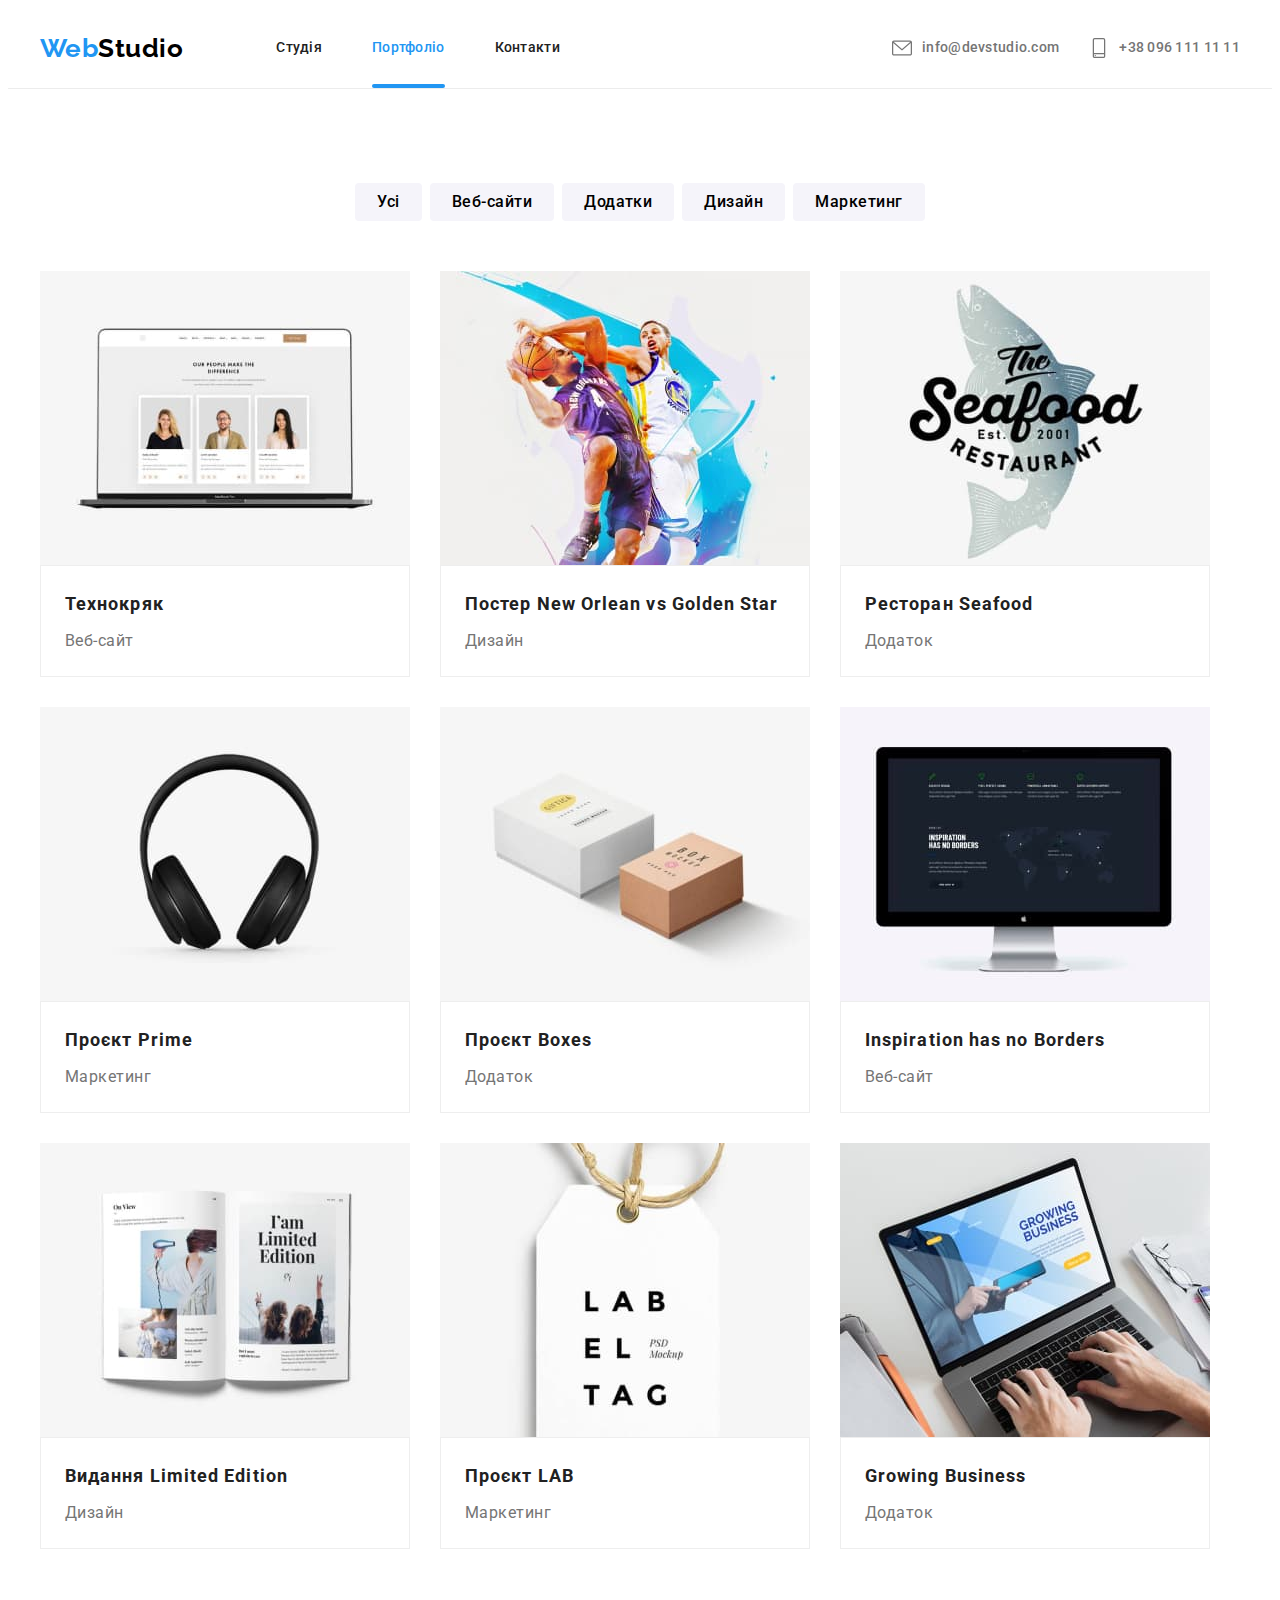
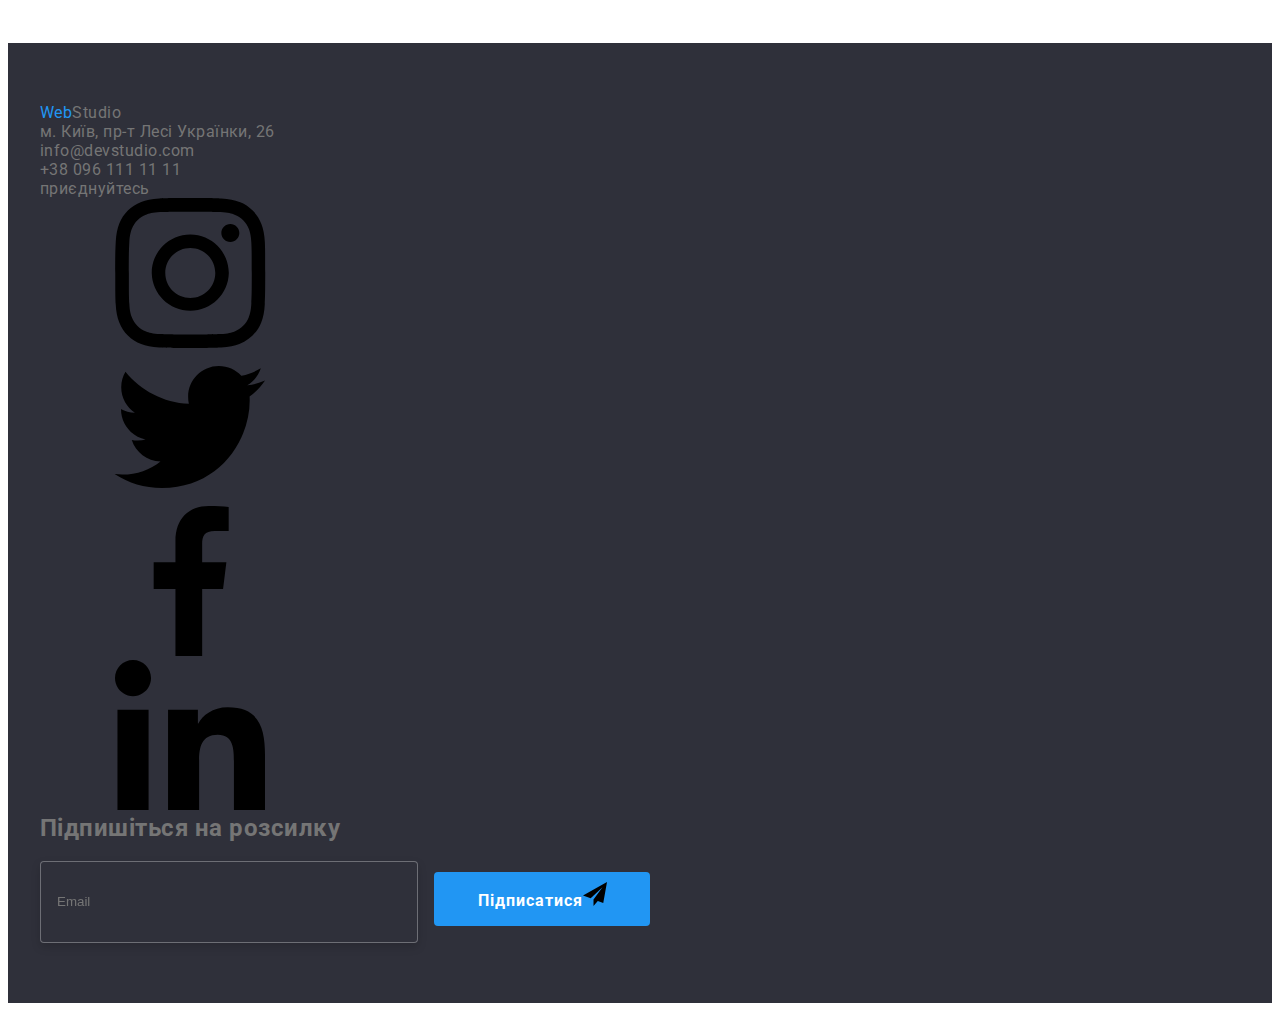
==== portfolio.html @ 65092a2a "rename class BEM" ====
<!DOCTYPE html>
<html lang="uk">
  <head>
    <meta charset="UTF-8" />
    <meta http-equiv="X-UA-Compatible" content="IE=edge" />
    <meta name="viewport" content="width=device-width, initial-scale=1.0" />
    <title>Web Studio</title>
    <link rel="preconnect" href="https://fonts.googleapis.com" />
    <link rel="preconnect" href="https://fonts.gstatic.com" crossorigin />
    <link
      href="https://fonts.googleapis.com/css2?family=Raleway:wght@700&family=Roboto:wght@400;500;700;900&display=swap"
      rel="stylesheet"
    />
    <link
      rel="stylesheet"
      href="https://cdnjs.cloudflare.com/ajax/libs/modern-normalize/1.1.0/modern-normalize.min.css"
      integrity="sha512-wpPYUAdjBVSE4KJnH1VR1HeZfpl1ub8YT/NKx4PuQ5NmX2tKuGu6U/JRp5y+Y8XG2tV+wKQpNHVUX03MfMFn9Q=="
      crossorigin="anonymous"
      referrerpolicy="no-referrer"
    />
    <link rel="stylesheet" href="./css/styles.css" />
  </head>
  <body>
    <header class="header">
      <div class="container main-nav">
        <nav class="main-nav">
          <a href="./index.html" class="logo"> <span class="accent">Web</span>Studio</a>
          <ul class="nav-list">
            <li class="nav-item">
              <a href="./index.html" class="nav-link">Студія</a>
            </li>
            <li class="nav-item">
              <a href="./portfolio.html" class="nav-link current">Портфоліо</a>
            </li>
            <li class="nav-item">
              <a href="#contacts" class="nav-link">Контакти</a>
            </li>
          </ul>
        </nav>
        <ul class="call-us-list">
          <li class="call-us-item">
            <a href="mailto:info@devstudio.com" class="call-us-link mail">
              <svg class="icon" width="20px" height="20px">
                <use href="./images/symbol-defs.svg#icon-mail"></use>
              </svg>
              info@devstudio.com</a
            >
          </li>
          <li class="item">
            <a href="tel:+380961111111" class="call-us-link tel">
              <svg class="icon" width="20px" height="20px">
                <use href="./images/symbol-defs.svg#icon-smartphone"></use>
              </svg>
              +38 096 111 11 11</a
            >
          </li>
        </ul>
      </div>
    </header>
    <main>
      <!-- кнопки фильтра-->
      <section class="section examples">
        <div class="container buttons">
          <h1 class="visually-hidden">Заголовок</h1>
          <ul class="button-list">
            <li class="item">
              <button type="button" class="button-filtr">Усі</button>
            </li>
            <li class="item">
              <button type="button" class="button-filtr">Веб-сайти</button>
            </li>
            <li class="item">
              <button type="button" class="button-filtr">Додатки</button>
            </li>
            <li class="item">
              <button type="button" class="button-filtr">Дизайн</button>
            </li>
            <li class="item">
              <button type="button" class="button-filtr">Маркетинг</button>
            </li>
          </ul>

          <!-- примеры работ / карточки -->

          <ul class="examples-list">
            <li class="item">
              <a href="#" class="portfolio-link">
                <div class="thumb-card">
                  <img
                    src="./images/portfolio/project1.jpeg"
                    alt="макбук з портфоліо"
                    width="370"
                  />
                  <p class="thumb-text">
                    Ресурс пропонує комплексні пропозиції з різним рівнем функціоналу та сервісів.
                    Все це дозволить відвідувачу отримати вичерпні відомості про компанію чи
                    приватну особу.
                  </p>
                </div>
                <div class="wrap-card-portfolio">
                  <h2 class="tittle-card">Технокряк</h2>
                  <p class="text">Веб-сайт</p>
                </div>
              </a>
            </li>
            <li class="item">
              <a href="" class="portfolio-link">
                <div class="thumb-card">
                  <img
                    src="./images/portfolio/project2.jpeg"
                    alt="Постер New Orlean vs Golden Star"
                    width="370"
                  />
                  <p class="thumb-text">
                    Ресурс пропонує комплексні пропозиції з різним рівнем функціоналу та сервісів.
                    Все це дозволить відвідувачу отримати вичерпні відомості про компанію чи
                    приватну особу.
                  </p>
                </div>
                <div class="wrap-card-portfolio">
                  <h2 class="tittle-card">Постер New Orlean vs Golden Star</h2>
                  <p class="text">Дизайн</p>
                </div>
              </a>
            </li>

            <li class="item">
              <a href="" class="portfolio-link">
                <div class="thumb-card">
                  <img src="./images/portfolio/project3.jpeg" alt="риба з текстом" width="370" />
                  <p class="thumb-text">
                    Ресурс пропонує комплексні пропозиції з різним рівнем функціоналу та сервісів.
                    Все це дозволить відвідувачу отримати вичерпні відомості про компанію чи
                    приватну особу.
                  </p>
                </div>
                <div class="wrap-card-portfolio">
                  <h2 class="tittle-card">Ресторан Seafood</h2>
                  <p class="text">Додаток</p>
                </div>
              </a>
            </li>
            <li class="item">
              <a href="" class="portfolio-link">
                <div class="thumb-card">
                  <img src="./images/portfolio/project4.jpeg" alt="наушники" width="370" />
                  <p class="thumb-text">
                    Ресурс пропонує комплексні пропозиції з різним рівнем функціоналу та сервісів.
                    Все це дозволить відвідувачу отримати вичерпні відомості про компанію чи
                    приватну особу.
                  </p>
                </div>
                <div class="wrap-card-portfolio">
                  <h2 class="tittle-card">Проєкт Prime</h2>
                  <p class="text">Маркетинг</p>
                </div>
              </a>
            </li>
            <li class="item">
              <a href="" class="portfolio-link">
                <div class="thumb-card">
                  <img src="./images/portfolio/project5.jpeg" alt="две коробки" width="370" />
                  <p class="thumb-text">
                    Ресурс пропонує комплексні пропозиції з різним рівнем функціоналу та сервісів.
                    Все це дозволить відвідувачу отримати вичерпні відомості про компанію чи
                    приватну особу.
                  </p>
                </div>
                <div class="wrap-card-portfolio">
                  <h2 class="tittle-card">Проєкт Boxes</h2>
                  <p class="text">Додаток</p>
                </div>
              </a>
            </li>
            <li class="item">
              <a href="" class="portfolio-link">
                <div class="thumb-card">
                  <img
                    src="./images/portfolio/project6.jpeg"
                    alt="монітор компʼютера"
                    width="370"
                  />
                  <p class="thumb-text">
                    Ресурс пропонує комплексні пропозиції з різним рівнем функціоналу та сервісів.
                    Все це дозволить відвідувачу отримати вичерпні відомості про компанію чи
                    приватну особу.
                  </p>
                </div>
                <div class="wrap-card-portfolio">
                  <h2 class="tittle-card">Inspiration has no Borders</h2>
                  <p class="text">Веб-сайт</p>
                </div>
              </a>
            </li>
            <li class="item">
              <a href="" class="portfolio-link">
                <div class="thumb-card">
                  <img src="./images/portfolio/project7.jpeg" alt="відкритий журнал" width="370" />
                  <p class="thumb-text">
                    Ресурс пропонує комплексні пропозиції з різним рівнем функціоналу та сервісів.
                    Все це дозволить відвідувачу отримати вичерпні відомості про компанію чи
                    приватну особу.
                  </p>
                </div>
                <div class="wrap-card-portfolio">
                  <h2 class="tittle-card">Видання Limited Edition</h2>
                  <p class="text">Дизайн</p>
                </div>
              </a>
            </li>
            <li class="item">
              <a href="" class="portfolio-link">
                <div class="thumb-card">
                  <img src="./images/portfolio/project8.jpeg" alt="бірка" width="370" />
                  <p class="thumb-text">
                    Ресурс пропонує комплексні пропозиції з різним рівнем функціоналу та сервісів.
                    Все це дозволить відвідувачу отримати вичерпні відомості про компанію чи
                    приватну особу.
                  </p>
                </div>
                <div class="wrap-card-portfolio">
                  <h2 class="tittle-card">Проєкт LAB</h2>
                  <p class="text">Маркетинг</p>
                </div>
              </a>
            </li>
            <li class="item">
              <a href="" class="portfolio-link">
                <div class="thumb-card">
                  <img src="./images/portfolio/project9.jpeg" alt="макбук на столі  " width="370" />
                  <p class="thumb-text">
                    Ресурс пропонує комплексні пропозиції з різним рівнем функціоналу та сервісів.
                    Все це дозволить відвідувачу отримати вичерпні відомості про компанію чи
                    приватну особу.
                  </p>
                </div>
                <div class="wrap-card-portfolio">
                  <h2 class="tittle-card">Growing Business</h2>
                  <p class="text">Додаток</p>
                </div>
              </a>
            </li>
          </ul>
        </div>
      </section>
    </main>

    <footer id="contacts" class="footer">
      <div class="container footer-container">
        <div class="container-logo_adress">
          <a href="./index.html" class="footer-logo"> <span class="accent">Web</span>Studio</a>
          <address class="adress">
            <ul class="footer-list">
              <li class="footer-item">
                <a
                  href="https://goo.gl/maps/7unWGDFjXXysJGBB8"
                  target="_blank"
                  rel="noopener noreferrer"
                  class="footer-link adress"
                  >м. Київ, пр-т Лесі Українки, 26</a
                >
              </li>
              <li class="footer-item">
                <a href="mailto:info@devstudio.com" class="footer-link">info@devstudio.com</a>
              </li>
              <li class="footer-item">
                <a href="tel:+380961111111" class="footer-link">+38 096 111 11 11</a>
              </li>
            </ul>
          </address>
        </div>

        <div class="container-socials">
          <p class="container-socials-text">приєднуйтесь</p>
          <ul class="social-list">
            <li class="social-item">
              <a href="" class="social-link">
                <svg class="link-icon">
                  <use href="./images/symbol-defs.svg#icon-instagram"></use>
                </svg>
              </a>
            </li>
            <li class="social-item">
              <a href="" class="social-link">
                <svg class="link-icon">
                  <use href="./images/symbol-defs.svg#icon-twitter"></use>
                </svg>
              </a>
            </li>
            <li class="social-item">
              <a href="" class="social-link">
                <svg class="link-icon">
                  <use href="./images/symbol-defs.svg#icon-facebook"></use>
                </svg>
              </a>
            </li>
            <li class="social-item">
              <a href="" class="social-link">
                <svg class="link-icon">
                  <use href="./images/symbol-defs.svg#icon-linkedin"></use>
                </svg>
              </a>
            </li>
          </ul>
        </div>
        <div class="container-subscribe">
          <h2 class="subscribe-tittle">Підпишіться на розсилку</h2>
          <form class="subscribe-form" name="email">
            <input
              class="user-email"
              type="email"
              name="email"
              id="email"
              autocomplete="off"
              placeholder="Email"
            />
            <button type="submit" class="subs button">
              Підписатися<svg class="subs-icon" width="24px" height="24px">
                <use class="subs-icon" href="./images/symbol-defs.svg#icon-send"></use>
              </svg>
            </button>
          </form>
        </div>
      </div>
    </footer>
  </body>
</html>
---- css/styles.css ----
/* цвет лого черный #000000 */
/* основной черный чвет #212121 */
/* вторичный черный цвет #757575 */
/* акцент (цвет при наведении) #2196F3; */
/* primary-font-family: "Roboto", sans-serif;*/
/* tittle-font-family: "Raleway", sans-serif; */

:root {
  --primary-text-color: #757575;
  --tittle-text-color: #212121;
  --accent-color: #2196f3;
  --primary-white-color: #ffffff;
  --primary-bg-color-button: #f5f4fa;
  --tittle-font-family: 'Raleway', sans-serif;
}

h1,
h2,
h3,
h4,
h5,
h6,
p {
  margin: 0px;
}
img {
  display: block;
  width: 100%;
}
ul {
  list-style: none;
  margin: 0;
  padding: 0;
}
a {
  text-decoration: none;
  color: currentColor;
  font-style: normal;
}

body {
  background-color: var(--privary-white-color);
  color: #757575;
  font-family: 'Roboto', sans-serif;
  letter-spacing: 0.03em;
}

button {
  font-family: inherit;
}

.section {
  padding-top: 94px;
  padding-bottom: 94px;
}

input,
textarea {
  outline: transparent;
}

/* index.html - Студія */

/* 
===================================
              HEADER
===================================
*/
.header {
  display: flex;
  height: 80px;
  border-bottom: 1px solid #ececec;
}
.container {
  width: 1200px;
  padding-left: 15px;
  padding-right: 15px;
  margin-left: auto;
  margin-right: auto;
}

/* logo */

.logo {
  color: #000000;
  font-family: var(--tittle-font-family);
  font-weight: 700;
  font-size: 26px;
  line-height: 1.19;
  margin-right: 93px;
}
.accent {
  color: var(--accent-color);
}

/* Навигация сайта */

.main-nav {
  display: flex;
  justify-content: space-between;
  align-items: center;
}

.nav-list {
  display: flex;
}

.nav-list .nav-link {
  position: relative;
  display: block;
  color: var(--tittle-text-color);
  letter-spacing: 0.02em;

  font-weight: 500;
  font-size: 14px;
  line-height: 1.14;
  padding-top: 32px;
  padding-bottom: 32px;

  transition-property: color;
  transition-duration: 250ms;
  transition-timing-function: cubic-bezier(0.4, 0, 0.2, 1);
}
.nav-list .nav-item + .nav-item,
.call-us .nav-item + .nav-item {
  margin-left: 50px;
}

.nav-list .nav-link:focus,
.nav-list .nav-link:hover {
  color: var(--accent-color);
}
.nav-list .nav-link.current {
  color: var(--accent-color);
}
.nav-list .nav-link.current::after,
.nav-link:hover::after {
  position: absolute;
  bottom: 0;
  right: 0;

  content: '';
  display: block;
  width: 100%;
  height: 4px;
  border-radius: 2px;
  background-color: var(--accent-color);
}

/* Связь с нами */

.call-us-list {
  display: flex;
  gap: 30px;
}
.call-us-link {
  display: block;
  color: #757575;
  font-weight: 500;
  font-size: 14px;
  line-height: 1.14;
  letter-spacing: 0.02em;
  margin-top: 0px;
  margin-bottom: 0px;
  padding-top: 32px;
  padding-bottom: 32px;

  transition-property: color;
  transition-duration: 250ms;
  transition-timing-function: cubic-bezier(0.4, 0, 0.2, 1);
}
.call-us-list .call-us-link:focus,
.call-us-list .call-us-link:hover {
  color: var(--accent-color);
}

.call-us-item {
  display: flex;
  align-items: center;
}

.call-us-link.mail {
  display: flex;
  justify-content: center;
  align-items: center;
}
.call-us-link.tel {
  display: flex;
  justify-content: center;
  align-items: center;
}
.call-us-list .icon {
  fill: currentColor;
  margin-right: 10px;
}

/* 
=========================
MAIN -- Основной контент
=========================
*/

/* 
=========================
HERO -- ГЕРОЙ
=========================
*/
.hero {
  max-width: 1600px;
  padding-top: 200px;
  padding-bottom: 200px;
  padding-left: 0px;
  padding-right: 0px;
  text-align: center;
  margin-right: auto;
  margin-left: auto;

  background-color: #2f303a;
  background-image: linear-gradient(to right, #2f303a66 40%, #2f303a66 40%),
    url(../images/studio/hero_photo.jpeg);
  background-size: cover;
  background-repeat: no-repeat;
}

.hero .hero-title {
  color: #ffffff;
  letter-spacing: 0.06em;
  font-weight: 900;
  font-size: 44px;
  line-height: 1.36;
  text-align: center;
  text-transform: uppercase;
  margin-right: auto;
  margin-left: auto;
  width: 696px;
}

/* 
=========================
кнопка героя
=========================
*/

.button {
  background-color: var(--accent-color);
  color: var(--primary-white-color);
  letter-spacing: 0.06em;
  font-weight: 700;
  font-size: 16px;
  line-height: 1.87;
  border-radius: 4px;
  min-width: 216px;
  text-align: center;
  padding-top: 10px;
  padding-bottom: 10px;
  padding-left: 32px;
  padding-right: 32px;
  margin-top: 30px;
  border: none;
  cursor: pointer;
}

/* 
=========================
Преимущества
=========================
*/

/* 
скрытый заголовок
*/
.visually-hidden {
  position: absolute;
  width: 1px;
  height: 1px;
  margin: -1px;
  border: 0;
  padding: 0;

  white-space: nowrap;
  clip-path: inset(100%);
  clip: rect(0 0 0 0);
  overflow: hidden;
}

.feature-item {
  width: 270px;
}

.feature-item .thumb {
  display: flex;
  justify-content: center;
  align-items: center;
  height: 120px;
  background-color: #f5f4fa;
  border-radius: 4px;
  margin-bottom: 30px;
}
.thumb .feature-icon {
  width: 70px;
  height: 70px;
}

.feature {
  padding-top: 0px;
}

.feature-list {
  display: flex;
  gap: 30px;
}

.feature-list .title {
  color: var(--tittle-text-color);
  font-weight: 700;
  font-size: 14px;
  line-height: 1.14;
  margin-bottom: 10px;
}
.feature-list .text {
  font-size: 14px;
  line-height: 1.71;
}

/* 
==============================
ЧЕМ МЫ ЗАНИМАЕМСЯ -- SPECIALTY 
==============================
*/
.specialty {
  padding-top: 0;
}

.specialty_title {
  color: var(--tittle-text-color);
  font-weight: 700;
  font-size: 36px;
  line-height: 1.17;
  text-align: center;
  margin-bottom: 50px;
}
.specialty-list {
  display: flex;
  align-items: center;
  justify-content: center;
  gap: 30px;
}

.specialty-wrap {
  position: relative;
}

.specialty__text {
  position: absolute;
  bottom: 0;

  width: 100%;
  height: 70px;
  background-color: rgba(47, 48, 58, 0.8);

  display: flex;
  justify-content: center;
  align-items: center;

  font-weight: 700;
  font-size: 14px;
  line-height: 1.14;
  text-align: center;

  text-transform: uppercase;
  color: #ffffff;
}

/* 
=========================
      Команда 
=========================
*/
.section.team {
  background-color: #f5f4fa;
}

.team__tittle {
  color: var(--tittle-text-color);
  font-weight: 700;
  font-size: 36px;
  line-height: 1.17;
  text-align: center;
  margin-bottom: 50px;
}
.team__list {
  display: flex;
  gap: 30px;
}
.team__item {
  text-align: center;

  background-color: #ffffff;
  border-radius: 0px 0px 4px 4px;
  box-shadow: 0px 1px 3px rgba(0, 0, 0, 0.12), 0px 1px 1px rgba(0, 0, 0, 0.14),
    0px 2px 1px rgba(0, 0, 0, 0.2);
}

.team__wrap-card {
  padding: 30px 0;
}

.team__person {
  color: var(--tittle-text-color);
  font-weight: 500;
  font-size: 16px;
  line-height: 1.19;
  margin-bottom: 10px;
}
.team__position {
  font-size: 16px;
  line-height: 1.19;
  margin-bottom: 16px;
}

/* 
========================
КОМАНДА--СОЦИАЛЬНЫЕ СЕТИ 
========================
*/

.socials {
  display: flex;
  justify-content: center;
  gap: 10px;
}

.social__icon {
  width: 20px;
  height: 20px;
  fill: #afb1b8;

  transition-property: fill;
  transition-duration: 250ms;
}

.social__link {
  display: flex;
  justify-content: center;
  align-items: center;
  width: 44px;
  height: 44px;
  border-radius: 50%;

  transition-property: background-color, fill;
  transition-duration: 250ms;
  transition-timing-function: cubic-bezier(0.4, 0, 0.2, 1);
}
.social__link:hover,
.social__link:focus {
  background-color: var(--accent-color);
}

.social__link:focus .social__icon,
.social__link:hover .social__icon {
  fill: #ffffff;
}
/* 
=========================
НАШИ КЛИЕНТЫ -- CLIENTS
=========================
*/

.clients__tittle {
  color: var(--tittle-text-color);
  font-size: 36px;
  line-height: 1.17;
  text-align: center;
  letter-spacing: 0.03em;
  margin-bottom: 50px;
}
.clients__list {
  display: flex;
  justify-content: center;
  gap: 30px;
}

.clients__item {
  flex-grow: 1;
}

.clients__link {
  display: flex;
  justify-content: center;
  align-items: center;
  width: 100%;
  height: 92px;
  border: 1px solid #afb1b8;
  border-radius: 4px;

  transition-property: border;
  transition-duration: 250ms;
  transition-timing-function: cubic-bezier(0.4, 0, 0.2, 1);
}

.clients__icon {
  width: 106px;
  height: 60px;
  fill: #afb1b8;

  transition-property: fill;
  transition-duration: 250ms;
  transition-timing-function: cubic-bezier(0.4, 0, 0.2, 1);
}

.clients__link:focus,
.clients__link:hover {
  border: 1px solid var(--accent-color);
}

.clients__link:focus .clients__icon,
.clients__link:hover .clients__icon {
  fill: var(--accent-color);
}
/* 
=========================
Footer
=========================
*/

.footer {
  background-color: #2f303a;
  padding: 60px 0;
}

.footer__container {
  display: flex;
  align-items: baseline;
}

.footer__adress {
  margin-right: 70px;
}

.footer__logo {
  display: inline-block;
  margin-bottom: 20px;

  font-family: 'Raleway';
  color: #ffffff;
  font-weight: 700;
  font-size: 26px;
  line-height: 31px;
  letter-spacing: 0.03em;
}
.footer__logo .accent {
  color: var(--accent-color);
}

.footer__item + .footer__item {
  margin-top: 9px;
}

.footer__list {
  font-size: 14px;
  line-height: 1.71;
  color: rgba(255, 255, 255, 0.6);
}
.footer__link {
  transition-property: color;
  transition-duration: 250ms;
  transition-timing-function: cubic-bezier(0.4, 0, 0.2, 1);
}

.footer__link--white {
  color: var(--primary-white-color);
}

.footer__link:focus,
.footer__link:hover {
  color: var(--accent-color);
}

/* контейнер СОЦ.СЕТИ */
.footer__socials {
  color: var(--primary-white-color);
  margin-right: 93px;
}
.socials__tittle {
  font-weight: 700;
  font-size: 14px;
  line-height: 1.14;
  letter-spacing: 0.03em;
  margin-bottom: 20px;
  text-transform: uppercase;
}

.social__link {
  background-color: rgba(255, 255, 255, 0.1);
}

.social__icon--white {
  fill: #ffffff;
}

.social__link:focus,
.social__link:hover {
  background-color: var(--accent-color);
}

/* Контейнер Подпишись */
.subscribe__tittle {
  color: var(--primary-white-color);

  font-weight: 700;
  font-size: 14px;
  line-height: 16px;
  letter-spacing: 0.03em;
  text-transform: uppercase;
  margin-bottom: 20px;
}
.subscribe__form {
  display: flex;
  align-items: center;
  justify-content: center;
}

.user-email {
  width: 358px;
  height: 50px;

  margin-right: 12px;
  padding-left: 16px;
  padding-top: 15px;
  padding-bottom: 15px;

  background-color: #2f303a;
  border: 1px solid rgba(255, 255, 255, 0.3);
  filter: drop-shadow(0px 4px 4px rgba(0, 0, 0, 0.15));
  border-radius: 4px;

  color: #ffffff;
}

.subscribe__button {
  display: flex;
  justify-content: center;
  align-items: center;
  gap: 10px;
  margin: 0;

  min-width: 200px;
  box-shadow: 0px 4px 4px rgba(0, 0, 0, 0.15);
}

.subscribe__icon {
  fill: #ffffff;
}
/*
 =============================
  portfolio.html - Портфоліо
 =============================
*/

header.section {
  border: 1px solid #ececec;
  padding-top: 0;
  padding-bottom: 0;
}
/* 
=========================
portfolio--main
=========================
*/

/*
=========================
кнопки фильтра
=========================
*/

.button-list {
  display: flex;
  margin-left: auto;
  margin-right: auto;
  justify-content: center;
  margin-bottom: 50px;
}
.button-list .item + .item {
  margin-left: 8px;
}
.button-list .button-filtr:focus,
.button-list .button-filtr:hover {
  color: var(--primary-white-color);
  background-color: var(--accent-color);
  box-shadow: 0px 3px 1px rgba(0, 0, 0, 0.1), 0px 1px 2px rgba(0, 0, 0, 0.08),
    0px 2px 2px rgba(0, 0, 0, 0.12);
}
.button-list .button-filtr {
  font-weight: 500;
  font-size: 16px;
  line-height: 1.63;
  letter-spacing: 0.03em;
  background: #f5f4fa;
  border: none;
  border-radius: 4px;
  text-align: center;
  padding-left: 22px;
  padding-right: 22px;
  padding-top: 6px;
  padding-bottom: 6px;
  cursor: pointer;

  transition-property: color, background-color, box-shadow;
  transition-duration: 250ms;
  transition-timing-function: cubic-bezier(0.4, 0, 0.2, 1);
}

/* 
=========================
примеры работ / карточки 
=========================
*/

.examples-list {
  display: flex;
  flex-wrap: wrap;
  padding: 0px;
  gap: 30px;

  transition-property: box-shadow;
  transition-duration: 250ms;
}

.examples .portfolio-link {
  display: block;
  color: var(--tittle-text-color);
}
.portfolio-link:hover,
.portfolio-link:focus {
  box-shadow: 0px 1px 1px rgba(0, 0, 0, 0.12), 0px 4px 4px rgba(0, 0, 0, 0.06),
    1px 4px 6px rgba(0, 0, 0, 0.16);
}
.examples-list .tittle-card {
  font-weight: 700;
  font-size: 18px;
  line-height: 2;
  letter-spacing: 0.06em;
  margin-bottom: 4px;
}
.examples .text {
  font-size: 16px;
  line-height: 1.88;
  letter-spacing: 0.03em;
  color: var(--primary-text-color);
}

.wrap-card-portfolio {
  background: #ffffff;
  border: 1px solid #eeeeee;
  padding: 20px 24px;
}

.thumb-card {
  position: relative;
  overflow: hidden;
}

.thumb-text {
  position: absolute;
  transform: translateY(0);

  transition-property: transform;
  transition-duration: 250ms;
  transition-timing-function: cubic-bezier(0.4, 0, 0.2, 1);

  font-size: 18px;
  line-height: 1.56;
  letter-spacing: 0.03em;
  color: var(--primary-white-color);

  display: flex;
  align-items: center;
  padding: 63px 24px;
  background-color: rgba(33, 150, 243, 0.9);
}

.portfolio-link:hover .thumb-text,
.portfolio-link:focus .thumb-text {
  transform: translateY(-100%);
}

/* 
========================= 
модальное окно 
=========================  
*/

.backdrop {
  position: fixed;
  top: 0;
  left: 0;

  width: 100%;
  height: 100%;

  background-color: rgba(0, 0, 0, 0.2);
  z-index: 10;
  transition: opacity 600ms, visibility 600ms;

  opacity: 1;
  pointer-events: initial;
  visibility: visible;
}

.backdrop.is-hidden {
  opacity: 0;
  pointer-events: none;
  visibility: hidden;
}

.modal {
  position: relative;
  top: 50%;
  left: 50%;
  transform: translate(-50%, -50%) scale(1);
  padding: 40px;

  width: 528px;
  min-height: 581px;
  border-radius: 4px;
  background-color: #ffffff;

  transition-property: transform;
  transition-duration: 250ms;
  transition-timing-function: cubic-bezier(0.4, 0, 0.2, 1);
}

.backdrop.is-hidden .modal {
  transform: translate(-50%, -50%) scale(0.3);
}

.modal-btn-close {
  position: absolute;
  top: 8px;
  right: 8px;

  display: flex;
  justify-content: center;
  align-items: center;

  width: 30px;
  height: 30px;
  padding: 0;

  cursor: pointer;
  background-color: #ffffff;
  border: 1px solid rgba(0, 0, 0, 0.1);
  border-radius: 50%;
}

.icon-close {
  transition-property: fill;
  transition-duration: 250ms;
  transition-timing-function: cubic-bezier(0.4, 0, 0.2, 1);
}

.modal-btn-close:focus .icon-close,
.modal-btn-close:hover .icon-close {
  fill: var(--accent-color);
}

/* 
=========================
REGISTRATION-FORM
=========================
*/

.form-tittle {
  display: block;
  margin-bottom: 12px;

  font-size: 20px;
  line-height: 1.15;
  text-align: center;

  color: var(--tittle-text-color);
}

.form-group {
  margin-bottom: 20px;
}

.form-field {
  position: relative;
  display: block;
  width: 100%;
}

.form-field + .form-field {
  margin-top: 10px;
}

.form-field:hover .form-icon,
.form-field:focus .form-icon {
  fill: var(--accent-color);
}
.form-field:hover .form-input {
  border-color: var(--accent-color);
}

.form-label {
  display: block;
  margin-bottom: 4px;

  font-weight: 400;
  font-size: 12px;
  line-height: 1.16;
  letter-spacing: 0.01em;
}

.form-input {
  width: 100%;
  height: 40px;
  padding-left: 42px;
  padding-right: 42px;

  border: 1px solid rgba(33, 33, 33, 0.2);
  border-radius: 4px;

  transition-property: border-color;
  transition-duration: 250ms;
  transition-timing-function: cubic-bezier(0.4, 0, 0.2, 1);
}

.form-field:hover .form-message,
.form-field:focus .form-message {
  border-color: var(--accent-color);
}

.form-icon {
  position: absolute;

  bottom: 11px;
  left: 12px;

  transition-property: fill;
  transition-duration: 250ms;
  transition-timing-function: cubic-bezier(0.4, 0, 0.2, 1);
}

.form-message {
  width: 100%;
  height: 120px;
  padding: 12px 16px;

  border: 1px solid rgba(33, 33, 33, 0.2);
  border-radius: 4px;

  resize: none;

  font-weight: 400;
  font-size: 12px;
  line-height: 14px;
  letter-spacing: 0.01em;

  transition-property: border-color;
  transition-duration: 250ms;
  transition-timing-function: cubic-bezier(0.4, 0, 0.2, 1);
}

.form-message::placeholder {
  font-weight: 400;
  font-size: 12px;
  line-height: 14px;
  letter-spacing: 0.01em;
  color: rgba(117, 117, 117, 0.5);
}
.form-agreement {
  display: flex;
  justify-content: center;
  align-items: center;
  gap: 10px;
  margin-bottom: 30px;

  font-weight: 400;
  font-size: 14px;
  line-height: 1.71;
}

.form-btn.button {
  display: block;
  margin-top: 0px;
  margin-left: auto;
  margin-right: auto;

  min-width: 200px;
  height: 50px;

  padding: 10px 52px;
  box-shadow: 0px 4px 4px rgba(0, 0, 0, 0.15);
  border: 0;
}

.form-icon-unchecked {
  opacity: 1;
}
.form-icon-checked {
  opacity: 0;
}

.form-checkbox:checked + .form-checkbox-icon .form-icon-unchecked {
  opacity: 0;
}
.form-checkbox:checked + .form-checkbox-icon .form-icon-checked {
  opacity: 1;
}
.agreement-tittle {
  color: var(--primary-text-color);
  font-weight: 400;
  font-size: 14px;
  line-height: 1.71;
}

.form-agreement-link {
  text-decoration: underline;
  text-underline-position: under;
  color: var(--accent-color);
}
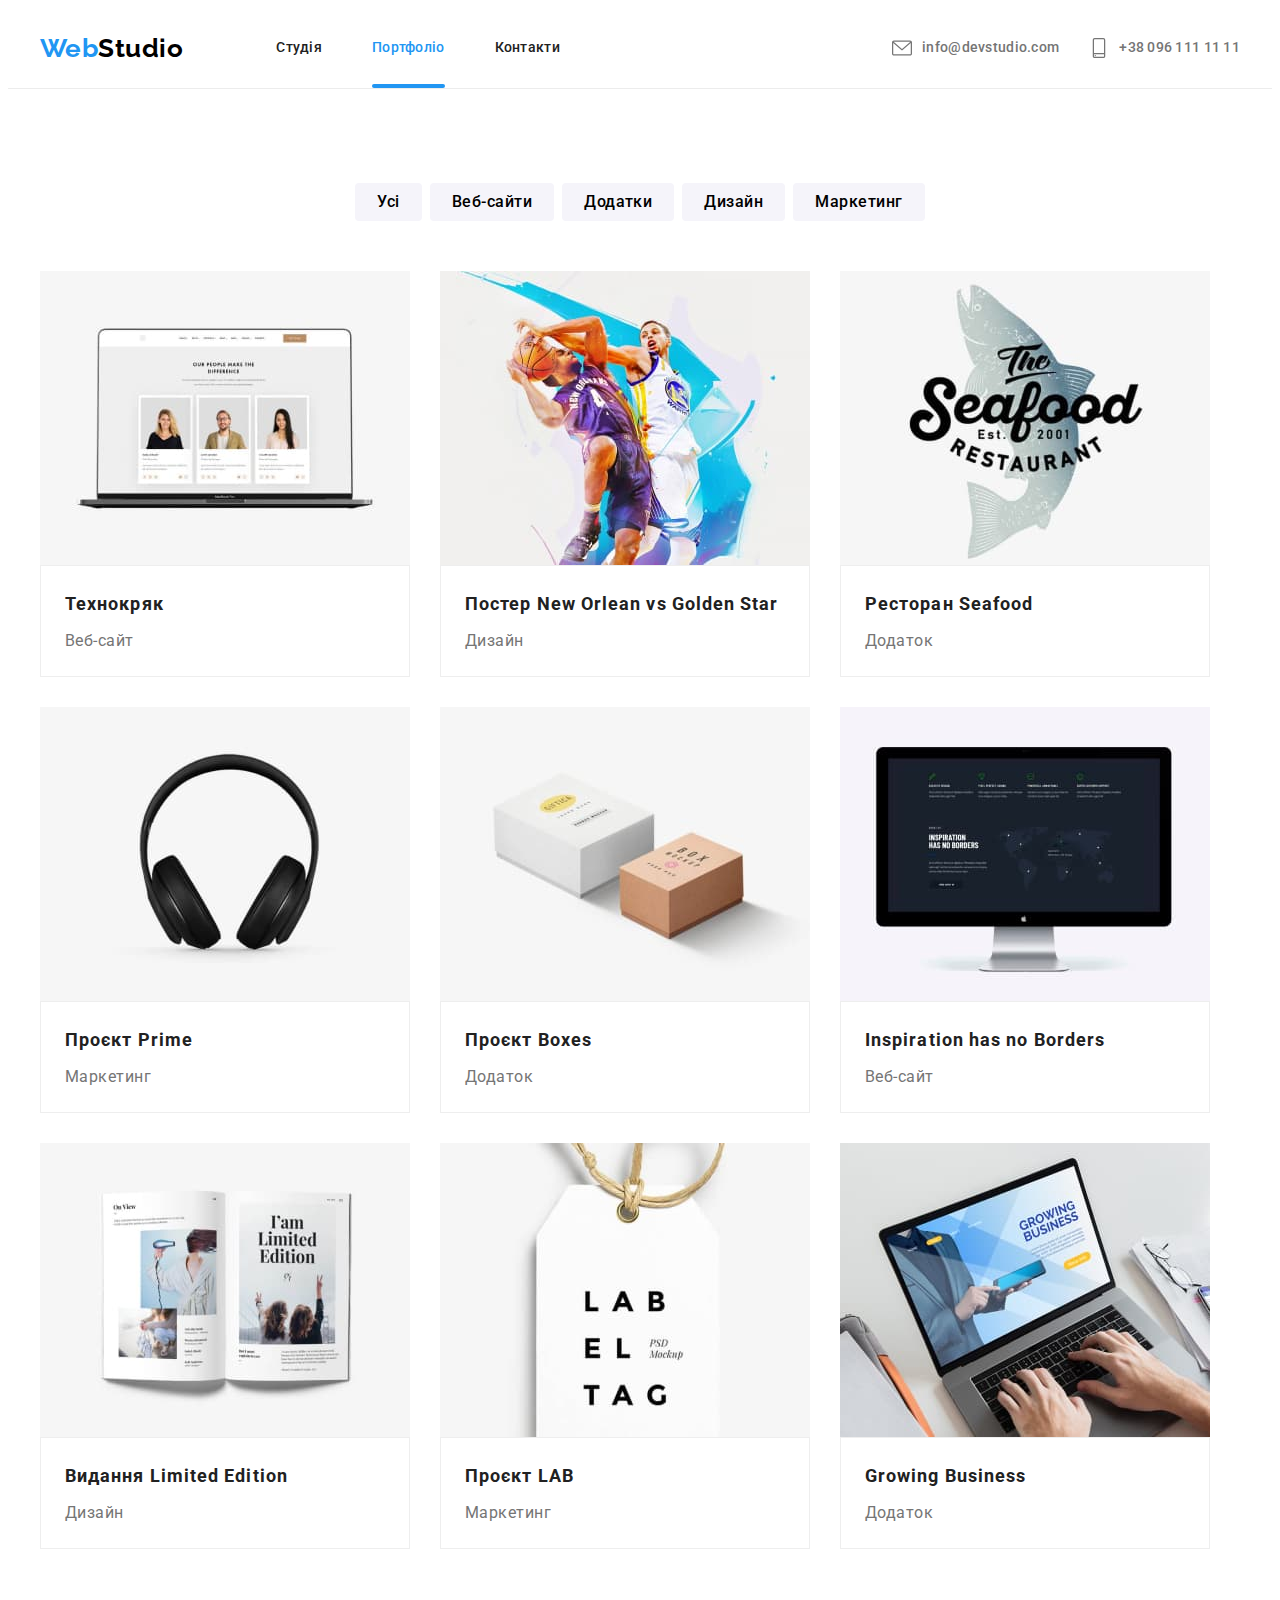
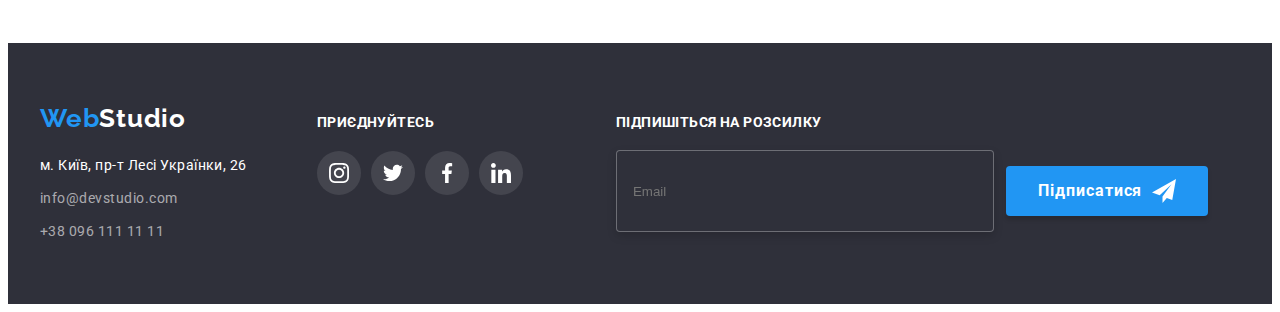
==== commit 10f703fb: "update html + css" ====
--- a/portfolio.html
+++ b/portfolio.html
@@ -58,10 +58,10 @@
       </div>
     </header>
     <main>
-      <!-- кнопки фильтра-->
-      <section class="section examples">
-        <div class="container buttons">
-          <h1 class="visually-hidden">Заголовок</h1>
+      <!-- =====кнопки фильтра===== -->
+      <section class="section portfolio">
+        <div class="container portfolio__wrap">
+          <h1 class="portfolio__title visually-hidden">Заголовок</h1>
           <ul class="button-list">
             <li class="item">
               <button type="button" class="button-filtr">Усі</button>
@@ -80,8 +80,7 @@
             </li>
           </ul>
 
-          <!-- примеры работ / карточки -->
-
+          <!-- =====примеры работ / карточки===== -->
           <ul class="examples-list">
             <li class="item">
               <a href="#" class="portfolio-link">
@@ -98,7 +97,7 @@
                   </p>
                 </div>
                 <div class="wrap-card-portfolio">
-                  <h2 class="tittle-card">Технокряк</h2>
+                  <h2 class="title-card">Технокряк</h2>
                   <p class="text">Веб-сайт</p>
                 </div>
               </a>
@@ -118,7 +117,7 @@
                   </p>
                 </div>
                 <div class="wrap-card-portfolio">
-                  <h2 class="tittle-card">Постер New Orlean vs Golden Star</h2>
+                  <h2 class="title-card">Постер New Orlean vs Golden Star</h2>
                   <p class="text">Дизайн</p>
                 </div>
               </a>
@@ -135,7 +134,7 @@
                   </p>
                 </div>
                 <div class="wrap-card-portfolio">
-                  <h2 class="tittle-card">Ресторан Seafood</h2>
+                  <h2 class="title-card">Ресторан Seafood</h2>
                   <p class="text">Додаток</p>
                 </div>
               </a>
@@ -151,7 +150,7 @@
                   </p>
                 </div>
                 <div class="wrap-card-portfolio">
-                  <h2 class="tittle-card">Проєкт Prime</h2>
+                  <h2 class="title-card">Проєкт Prime</h2>
                   <p class="text">Маркетинг</p>
                 </div>
               </a>
@@ -167,7 +166,7 @@
                   </p>
                 </div>
                 <div class="wrap-card-portfolio">
-                  <h2 class="tittle-card">Проєкт Boxes</h2>
+                  <h2 class="title-card">Проєкт Boxes</h2>
                   <p class="text">Додаток</p>
                 </div>
               </a>
@@ -187,7 +186,7 @@
                   </p>
                 </div>
                 <div class="wrap-card-portfolio">
-                  <h2 class="tittle-card">Inspiration has no Borders</h2>
+                  <h2 class="title-card">Inspiration has no Borders</h2>
                   <p class="text">Веб-сайт</p>
                 </div>
               </a>
@@ -203,7 +202,7 @@
                   </p>
                 </div>
                 <div class="wrap-card-portfolio">
-                  <h2 class="tittle-card">Видання Limited Edition</h2>
+                  <h2 class="title-card">Видання Limited Edition</h2>
                   <p class="text">Дизайн</p>
                 </div>
               </a>
@@ -219,7 +218,7 @@
                   </p>
                 </div>
                 <div class="wrap-card-portfolio">
-                  <h2 class="tittle-card">Проєкт LAB</h2>
+                  <h2 class="title-card">Проєкт LAB</h2>
                   <p class="text">Маркетинг</p>
                 </div>
               </a>
@@ -235,7 +234,7 @@
                   </p>
                 </div>
                 <div class="wrap-card-portfolio">
-                  <h2 class="tittle-card">Growing Business</h2>
+                  <h2 class="title-card">Growing Business</h2>
                   <p class="text">Додаток</p>
                 </div>
               </a>
@@ -246,66 +245,65 @@
     </main>
 
     <footer id="contacts" class="footer">
-      <div class="container footer-container">
-        <div class="container-logo_adress">
-          <a href="./index.html" class="footer-logo"> <span class="accent">Web</span>Studio</a>
+      <div class="container footer__container">
+        <div class="footer__adress">
+          <a href="./index.html" class="footer__logo"> <span class="accent">Web</span>Studio</a>
           <address class="adress">
-            <ul class="footer-list">
-              <li class="footer-item">
+            <ul class="footer__list">
+              <li class="footer__item">
                 <a
                   href="https://goo.gl/maps/7unWGDFjXXysJGBB8"
                   target="_blank"
                   rel="noopener noreferrer"
-                  class="footer-link adress"
+                  class="footer__link footer__link--white"
                   >м. Київ, пр-т Лесі Українки, 26</a
                 >
               </li>
-              <li class="footer-item">
-                <a href="mailto:info@devstudio.com" class="footer-link">info@devstudio.com</a>
+              <li class="footer__item">
+                <a href="mailto:info@devstudio.com" class="footer__link">info@devstudio.com</a>
               </li>
-              <li class="footer-item">
-                <a href="tel:+380961111111" class="footer-link">+38 096 111 11 11</a>
+              <li class="footer__item">
+                <a href="tel:+380961111111" class="footer__link">+38 096 111 11 11</a>
               </li>
             </ul>
           </address>
         </div>
-
-        <div class="container-socials">
-          <p class="container-socials-text">приєднуйтесь</p>
-          <ul class="social-list">
-            <li class="social-item">
-              <a href="" class="social-link">
-                <svg class="link-icon">
+        <div class="footer__socials">
+          <p class="socials__title">приєднуйтесь</p>
+          <ul class="socials">
+            <li class="social__item">
+              <a href="" class="social__link">
+                <svg class="social__icon social__icon--white">
                   <use href="./images/symbol-defs.svg#icon-instagram"></use>
                 </svg>
               </a>
             </li>
-            <li class="social-item">
-              <a href="" class="social-link">
-                <svg class="link-icon">
+            <li class="social__item">
+              <a href="" class="social__link">
+                <svg class="social__icon social__icon--white">
                   <use href="./images/symbol-defs.svg#icon-twitter"></use>
                 </svg>
               </a>
             </li>
-            <li class="social-item">
-              <a href="" class="social-link">
-                <svg class="link-icon">
+            <li class="social__item">
+              <a href="" class="social__link">
+                <svg class="social__icon social__icon--white">
                   <use href="./images/symbol-defs.svg#icon-facebook"></use>
                 </svg>
               </a>
             </li>
-            <li class="social-item">
-              <a href="" class="social-link">
-                <svg class="link-icon">
+            <li class="social__item">
+              <a href="" class="social__link">
+                <svg class="social__icon social__icon--white">
                   <use href="./images/symbol-defs.svg#icon-linkedin"></use>
                 </svg>
               </a>
             </li>
           </ul>
         </div>
-        <div class="container-subscribe">
-          <h2 class="subscribe-tittle">Підпишіться на розсилку</h2>
-          <form class="subscribe-form" name="email">
+        <div class="footer__subscribe">
+          <h2 class="subscribe__title">Підпишіться на розсилку</h2>
+          <form class="subscribe__form" name="email">
             <input
               class="user-email"
               type="email"
@@ -314,9 +312,9 @@
               autocomplete="off"
               placeholder="Email"
             />
-            <button type="submit" class="subs button">
-              Підписатися<svg class="subs-icon" width="24px" height="24px">
-                <use class="subs-icon" href="./images/symbol-defs.svg#icon-send"></use>
+            <button class="button subscribe__button" type="submit">
+              Підписатися<svg class="subscribe__icon" width="24px" height="24px">
+                <use href="./images/symbol-defs.svg#icon-send"></use>
               </svg>
             </button>
           </form>
--- a/css/styles.css
+++ b/css/styles.css
@@ -3,15 +3,15 @@
 /* вторичный черный цвет #757575 */
 /* акцент (цвет при наведении) #2196F3; */
 /* primary-font-family: "Roboto", sans-serif;*/
-/* tittle-font-family: "Raleway", sans-serif; */
+/* title-font-family: "Raleway", sans-serif; */
 
 :root {
   --primary-text-color: #757575;
-  --tittle-text-color: #212121;
+  --title-text-color: #212121;
   --accent-color: #2196f3;
   --primary-white-color: #ffffff;
   --primary-bg-color-button: #f5f4fa;
-  --tittle-font-family: 'Raleway', sans-serif;
+  --title-font-family: 'Raleway', sans-serif;
 }
 
 h1,
@@ -83,7 +83,7 @@
 
 .logo {
   color: #000000;
-  font-family: var(--tittle-font-family);
+  font-family: var(--title-font-family);
   font-weight: 700;
   font-size: 26px;
   line-height: 1.19;
@@ -108,7 +108,7 @@
 .nav-list .nav-link {
   position: relative;
   display: block;
-  color: var(--tittle-text-color);
+  color: var(--title-text-color);
   letter-spacing: 0.02em;
 
   font-weight: 500;
@@ -207,10 +207,8 @@
 */
 .hero {
   max-width: 1600px;
-  padding-top: 200px;
-  padding-bottom: 200px;
-  padding-left: 0px;
-  padding-right: 0px;
+  padding: 200px 0;
+
   text-align: center;
   margin-right: auto;
   margin-left: auto;
@@ -262,7 +260,7 @@
 
 /* 
 =========================
-Преимущества
+Преимущества--Advantages
 =========================
 */
 
@@ -283,11 +281,28 @@
   overflow: hidden;
 }
 
-.feature-item {
+.advantages__list {
+  display: flex;
+  gap: 30px;
+}
+
+.advantages__subtitle {
+  color: var(--title-text-color);
+  font-weight: 700;
+  font-size: 14px;
+  line-height: 1.14;
+  margin-bottom: 10px;
+}
+.advantages__text {
+  font-size: 14px;
+  line-height: 1.71;
+}
+
+.advantages__item {
   width: 270px;
 }
 
-.feature-item .thumb {
+.advantages__thumb {
   display: flex;
   justify-content: center;
   align-items: center;
@@ -296,30 +311,13 @@
   border-radius: 4px;
   margin-bottom: 30px;
 }
-.thumb .feature-icon {
+.adventages__icon {
   width: 70px;
   height: 70px;
 }
 
 .feature {
   padding-top: 0px;
-}
-
-.feature-list {
-  display: flex;
-  gap: 30px;
-}
-
-.feature-list .title {
-  color: var(--tittle-text-color);
-  font-weight: 700;
-  font-size: 14px;
-  line-height: 1.14;
-  margin-bottom: 10px;
-}
-.feature-list .text {
-  font-size: 14px;
-  line-height: 1.71;
 }
 
 /* 
@@ -332,7 +330,7 @@
 }
 
 .specialty_title {
-  color: var(--tittle-text-color);
+  color: var(--title-text-color);
   font-weight: 700;
   font-size: 36px;
   line-height: 1.17;
@@ -380,8 +378,8 @@
   background-color: #f5f4fa;
 }
 
-.team__tittle {
-  color: var(--tittle-text-color);
+.team__title {
+  color: var(--title-text-color);
   font-weight: 700;
   font-size: 36px;
   line-height: 1.17;
@@ -406,7 +404,7 @@
 }
 
 .team__person {
-  color: var(--tittle-text-color);
+  color: var(--title-text-color);
   font-weight: 500;
   font-size: 16px;
   line-height: 1.19;
@@ -466,8 +464,8 @@
 =========================
 */
 
-.clients__tittle {
-  color: var(--tittle-text-color);
+.clients__title {
+  color: var(--title-text-color);
   font-size: 36px;
   line-height: 1.17;
   text-align: center;
@@ -581,7 +579,7 @@
   color: var(--primary-white-color);
   margin-right: 93px;
 }
-.socials__tittle {
+.socials__title {
   font-weight: 700;
   font-size: 14px;
   line-height: 1.14;
@@ -604,7 +602,7 @@
 }
 
 /* Контейнер Подпишись */
-.subscribe__tittle {
+.subscribe__title {
   color: var(--primary-white-color);
 
   font-weight: 700;
@@ -655,17 +653,6 @@
  =============================
   portfolio.html - Портфоліо
  =============================
-*/
-
-header.section {
-  border: 1px solid #ececec;
-  padding-top: 0;
-  padding-bottom: 0;
-}
-/* 
-=========================
-portfolio--main
-=========================
 */
 
 /*
@@ -727,23 +714,23 @@
   transition-duration: 250ms;
 }
 
-.examples .portfolio-link {
+.portfolio .portfolio-link {
   display: block;
-  color: var(--tittle-text-color);
+  color: var(--title-text-color);
 }
 .portfolio-link:hover,
 .portfolio-link:focus {
   box-shadow: 0px 1px 1px rgba(0, 0, 0, 0.12), 0px 4px 4px rgba(0, 0, 0, 0.06),
     1px 4px 6px rgba(0, 0, 0, 0.16);
 }
-.examples-list .tittle-card {
+.examples-list .title-card {
   font-weight: 700;
   font-size: 18px;
   line-height: 2;
   letter-spacing: 0.06em;
   margin-bottom: 4px;
 }
-.examples .text {
+.portfolio .text {
   font-size: 16px;
   line-height: 1.88;
   letter-spacing: 0.03em;
@@ -871,7 +858,7 @@
 =========================
 */
 
-.form-tittle {
+.form-title {
   display: block;
   margin-bottom: 12px;
 
@@ -879,7 +866,7 @@
   line-height: 1.15;
   text-align: center;
 
-  color: var(--tittle-text-color);
+  color: var(--title-text-color);
 }
 
 .form-group {
@@ -1010,7 +997,7 @@
 .form-checkbox:checked + .form-checkbox-icon .form-icon-checked {
   opacity: 1;
 }
-.agreement-tittle {
+.agreement-title {
   color: var(--primary-text-color);
   font-weight: 400;
   font-size: 14px;
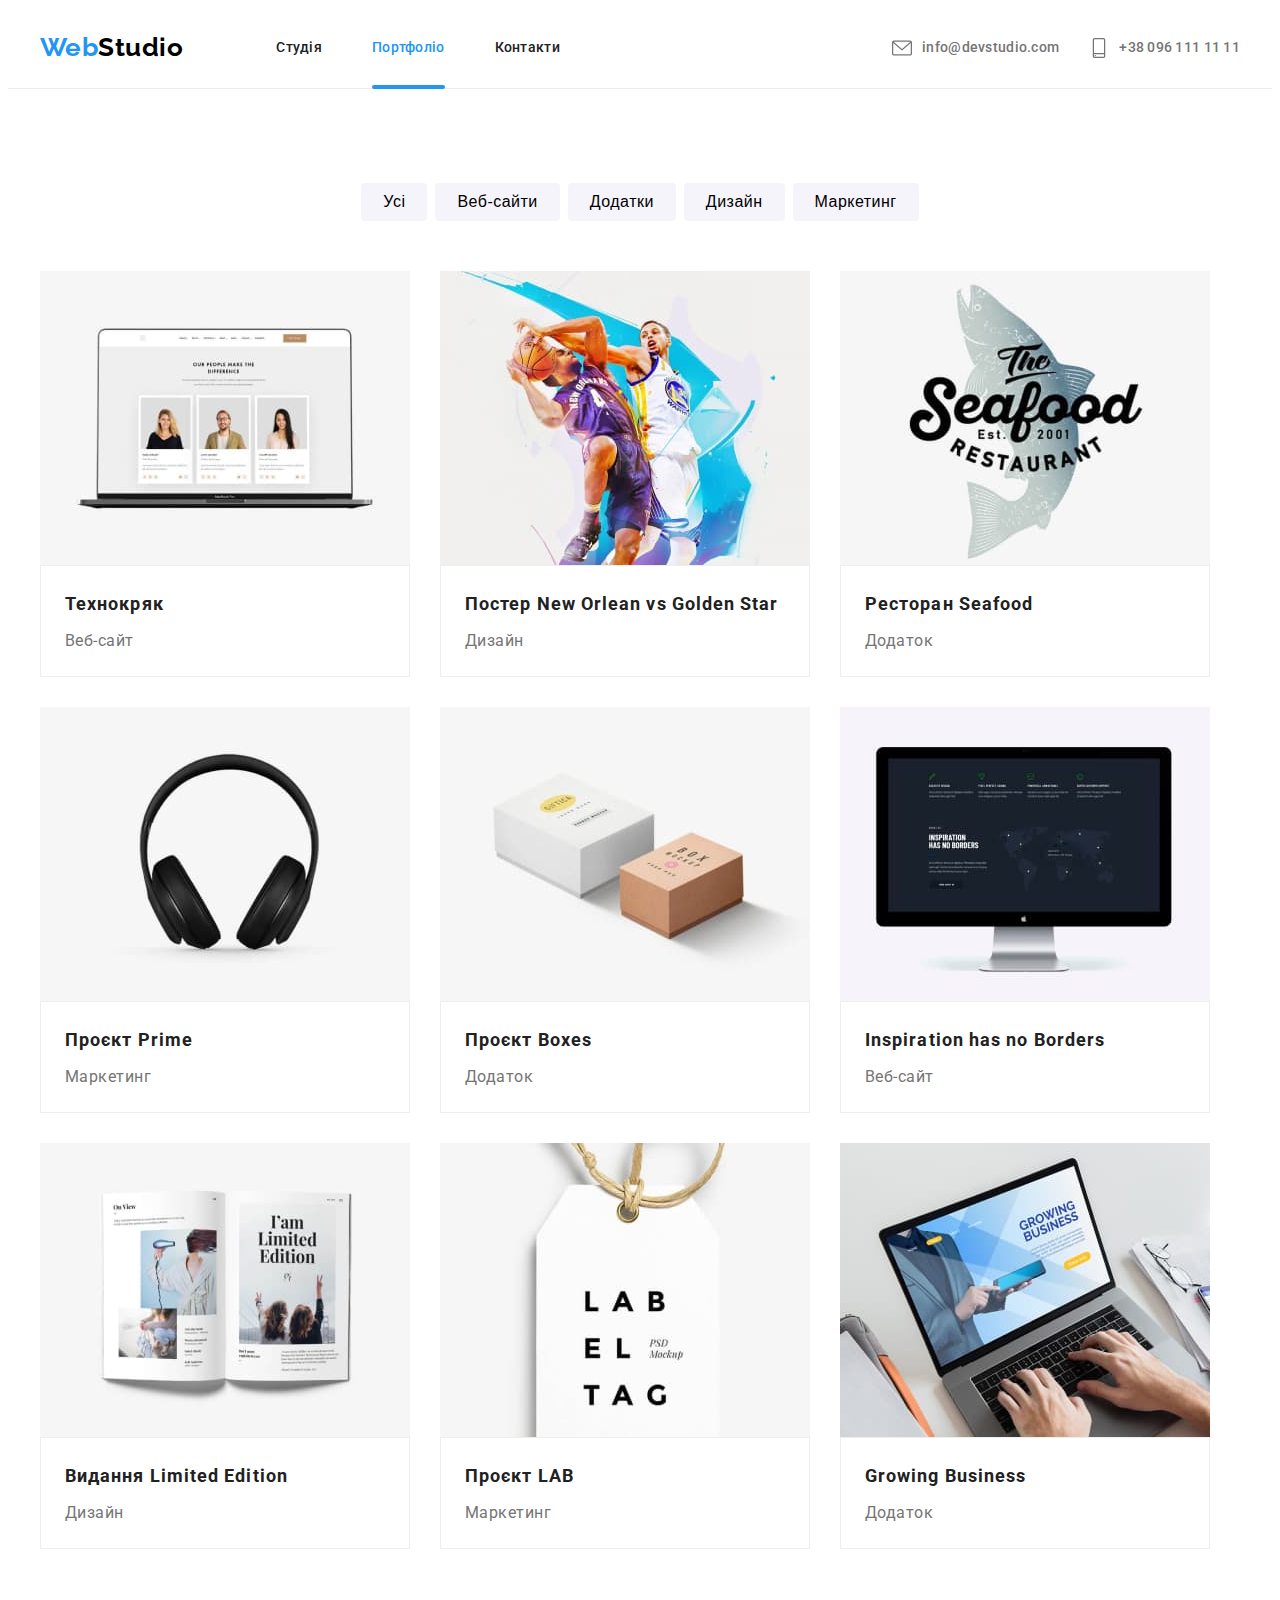
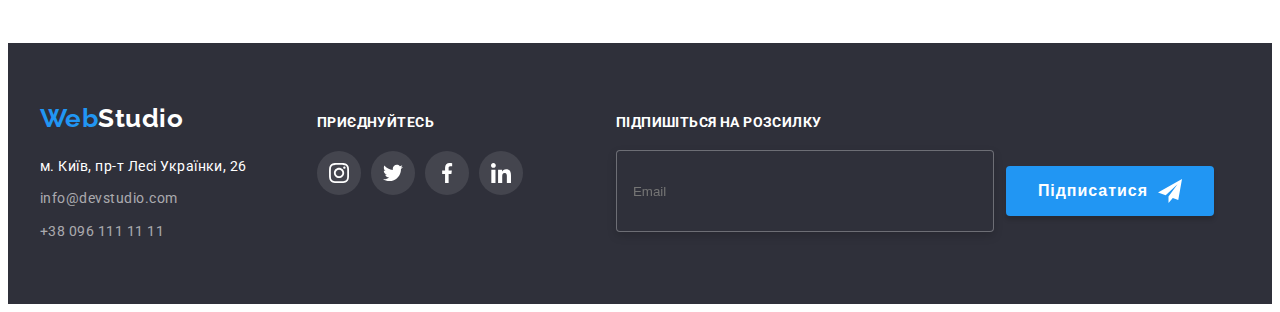
==== commit 5900cb84: "update" ====
--- a/portfolio.html
+++ b/portfolio.html
@@ -18,22 +18,23 @@
       crossorigin="anonymous"
       referrerpolicy="no-referrer"
     />
+    <link rel="stylesheet" href="./css/main.min.css" />
     <link rel="stylesheet" href="./css/styles.css" />
   </head>
   <body>
     <header class="header">
-      <div class="container main-nav">
-        <nav class="main-nav">
-          <a href="./index.html" class="logo"> <span class="accent">Web</span>Studio</a>
-          <ul class="nav-list">
-            <li class="nav-item">
-              <a href="./index.html" class="nav-link">Студія</a>
-            </li>
-            <li class="nav-item">
-              <a href="./portfolio.html" class="nav-link current">Портфоліо</a>
-            </li>
-            <li class="nav-item">
-              <a href="#contacts" class="nav-link">Контакти</a>
+      <div class="container main-nav__container">
+        <nav class="site-nav">
+          <a href="./index.html" class="logo"> Web<span class="logo logo__dark">Studio</span> </a>
+          <ul class="site-nav__list">
+            <li class="site-nav__item">
+              <a href="#about" class="site-nav__link">Студія</a>
+            </li>
+            <li class="site-nav__item">
+              <a href="./portfolio.html" class="site-nav__link active">Портфоліо</a>
+            </li>
+            <li class="site-nav__item">
+              <a href="#contacts" class="site-nav__link">Контакти</a>
             </li>
           </ul>
         </nav>
@@ -244,11 +245,12 @@
       </section>
     </main>
 
+    <!-- =====Footer===== -->
     <footer id="contacts" class="footer">
       <div class="container footer__container">
-        <div class="footer__adress">
-          <a href="./index.html" class="footer__logo"> <span class="accent">Web</span>Studio</a>
-          <address class="adress">
+        <div class="footer__contacts">
+          <a href="./index.html" class="logo"> Web<span class="logo logo__light">Studio</span> </a>
+          <address class="footer__adress">
             <ul class="footer__list">
               <li class="footer__item">
                 <a
--- a/css/main.min.css
+++ b/css/main.min.css
@@ -0,0 +1 @@
+:root{--primary-text-color: #757575;--title-text-color: #212121;--accent-color: #2196f3;--primary-white-color: #ffffff;--primary-bg-color-button: #f5f4fa;--title-font-family: "Raleway", sans-serif}body{background-color:var(--privary-white-color);color:var(--primary-text-color);font-family:"Roboto",sans-serif;letter-spacing:.03em}h1,h2,h3,h4,h5,h6,p{margin:0px}img{display:block;width:100%}ul{list-style:none;margin:0;padding:0}a{text-decoration:none;color:currentColor;font-style:normal}input,textarea{outline:rgba(0,0,0,0)}.container{width:1200px;padding-left:15px;padding-right:15px;margin-left:auto;margin-right:auto}.visually-hidden{position:absolute;width:1px;height:1px;margin:-1px;border:0;padding:0;white-space:nowrap;-webkit-clip-path:inset(100%);clip-path:inset(100%);clip:rect(0 0 0 0);overflow:hidden}.section{padding-top:94px;padding-bottom:94px}.main-nav__container{display:-webkit-box;display:-ms-flexbox;display:flex;-webkit-box-pack:justify;-ms-flex-pack:justify;justify-content:space-between;-webkit-box-align:center;-ms-flex-align:center;align-items:center}.site-nav{display:-webkit-box;display:-ms-flexbox;display:flex;-webkit-box-pack:justify;-ms-flex-pack:justify;justify-content:space-between;-webkit-box-align:center;-ms-flex-align:center;align-items:center}.site-nav__list{display:-webkit-box;display:-ms-flexbox;display:flex;gap:50px;margin-left:93px}.site-nav__link{position:relative;display:block;color:var(--title-text-color);letter-spacing:.02em;font-weight:500;font-size:14px;line-height:1.14;padding-top:32px;padding-bottom:32px;-webkit-transition-property:color;transition-property:color;-webkit-transition-duration:250ms;transition-duration:250ms;-webkit-transition-timing-function:cubic-bezier(0.4, 0, 0.2, 1);transition-timing-function:cubic-bezier(0.4, 0, 0.2, 1)}.site-nav__link:focus,.site-nav__link:hover{color:var(--accent-color)}.site-nav__link.active{color:var(--accent-color)}.site-nav__link.active::after,.site-nav__link:hover::after{position:absolute;bottom:0;right:0;content:"";display:block;width:100%;height:4px;bottom:-1px;border-radius:2px;background-color:var(--accent-color)}.call-us-list{display:-webkit-box;display:-ms-flexbox;display:flex;gap:30px}.call-us-link{display:block;color:#757575;font-weight:500;font-size:14px;line-height:1.14;letter-spacing:.02em;margin-top:0px;margin-bottom:0px;padding-top:32px;padding-bottom:32px;-webkit-transition-property:color;transition-property:color;-webkit-transition-duration:250ms;transition-duration:250ms;-webkit-transition-timing-function:cubic-bezier(0.4, 0, 0.2, 1);transition-timing-function:cubic-bezier(0.4, 0, 0.2, 1)}.call-us-list .call-us-link:focus,.call-us-list .call-us-link:hover{color:var(--accent-color)}.call-us-item{display:-webkit-box;display:-ms-flexbox;display:flex;-webkit-box-align:center;-ms-flex-align:center;align-items:center}.call-us-link.mail{display:-webkit-box;display:-ms-flexbox;display:flex;-webkit-box-pack:center;-ms-flex-pack:center;justify-content:center;-webkit-box-align:center;-ms-flex-align:center;align-items:center}.call-us-link.tel{display:-webkit-box;display:-ms-flexbox;display:flex;-webkit-box-pack:center;-ms-flex-pack:center;justify-content:center;-webkit-box-align:center;-ms-flex-align:center;align-items:center}.call-us-list .icon{fill:currentColor;margin-right:10px}.button{background-color:var(--accent-color);color:var(--primary-white-color);font-weight:700;font-size:16px;letter-spacing:.06em;line-height:1.87;min-width:216px;padding:10px 32px;margin-top:30px;border-radius:4px;border:none;cursor:pointer}.socials{display:-webkit-box;display:-ms-flexbox;display:flex;-webkit-box-pack:center;-ms-flex-pack:center;justify-content:center;gap:10px}.social__icon{width:20px;height:20px;fill:#afb1b8;-webkit-transition-property:fill;transition-property:fill;-webkit-transition-duration:250ms;transition-duration:250ms}.social__link{display:-webkit-box;display:-ms-flexbox;display:flex;-webkit-box-pack:center;-ms-flex-pack:center;justify-content:center;-webkit-box-align:center;-ms-flex-align:center;align-items:center;width:44px;height:44px;border-radius:50%;-webkit-transition-property:background-color,fill;transition-property:background-color,fill;-webkit-transition-duration:250ms;transition-duration:250ms;-webkit-transition-timing-function:cubic-bezier(0.4, 0, 0.2, 1);transition-timing-function:cubic-bezier(0.4, 0, 0.2, 1)}.social__link:hover,.social__link:focus{background-color:var(--accent-color)}.social__link:focus .social__icon,.social__link:hover .social__icon{fill:#fff}.backdrop{position:fixed;top:0;left:0;width:100%;height:100%;background-color:rgba(0,0,0,.2);z-index:10;-webkit-transition:opacity 600ms,visibility 600ms;transition:opacity 600ms,visibility 600ms;opacity:1;pointer-events:initial;visibility:visible}.backdrop.is-hidden{opacity:0;pointer-events:none;visibility:hidden}.modal{position:absolute;top:50%;left:50%;-webkit-transform:translate(-50%, -50%) scale(1);transform:translate(-50%, -50%) scale(1);padding:40px;width:528px;min-height:581px;border-radius:4px;background-color:#fff;-webkit-transition-property:-webkit-transform;transition-property:-webkit-transform;transition-property:transform;transition-property:transform, -webkit-transform;-webkit-transition-duration:250ms;transition-duration:250ms;-webkit-transition-timing-function:cubic-bezier(0.4, 0, 0.2, 1);transition-timing-function:cubic-bezier(0.4, 0, 0.2, 1)}.backdrop.is-hidden .modal{-webkit-transform:translate(-50%, -50%) scale(0.3);transform:translate(-50%, -50%) scale(0.3)}.modal-btn-close{position:absolute;top:8px;right:8px;display:-webkit-box;display:-ms-flexbox;display:flex;-webkit-box-pack:center;-ms-flex-pack:center;justify-content:center;-webkit-box-align:center;-ms-flex-align:center;align-items:center;width:30px;height:30px;padding:0;cursor:pointer;background-color:#fff;border:1px solid rgba(0,0,0,.1);border-radius:50%}.icon-close{-webkit-transition-property:fill;transition-property:fill;-webkit-transition-duration:250ms;transition-duration:250ms;-webkit-transition-timing-function:cubic-bezier(0.4, 0, 0.2, 1);transition-timing-function:cubic-bezier(0.4, 0, 0.2, 1)}.modal-btn-close:focus .icon-close,.modal-btn-close:hover .icon-close{fill:var(--accent-color)}.form-title{display:block;margin-bottom:12px;font-size:20px;line-height:1.15;text-align:center;color:var(--title-text-color)}.form-group{margin-bottom:20px}.form-field{position:relative;display:block;width:100%}.form-field+.form-field{margin-top:10px}.form-field:hover .form-icon,.form-field:focus .form-icon{fill:var(--accent-color)}.form-field:hover .form-input{border-color:var(--accent-color)}.form-label{display:block;margin-bottom:4px;font-weight:400;font-size:12px;line-height:1.16;letter-spacing:.01em}.form-input{width:100%;height:40px;padding-left:42px;padding-right:42px;border:1px solid rgba(33,33,33,.2);border-radius:4px;-webkit-transition-property:border-color;transition-property:border-color;-webkit-transition-duration:250ms;transition-duration:250ms;-webkit-transition-timing-function:cubic-bezier(0.4, 0, 0.2, 1);transition-timing-function:cubic-bezier(0.4, 0, 0.2, 1)}.form-field:hover .form-message,.form-field:focus .form-message{border-color:var(--accent-color)}.form-icon{position:absolute;bottom:11px;left:12px;-webkit-transition-property:fill;transition-property:fill;-webkit-transition-duration:250ms;transition-duration:250ms;-webkit-transition-timing-function:cubic-bezier(0.4, 0, 0.2, 1);transition-timing-function:cubic-bezier(0.4, 0, 0.2, 1)}.form-message{width:100%;height:120px;padding:12px 16px;border:1px solid rgba(33,33,33,.2);border-radius:4px;resize:none;font-weight:400;font-size:12px;line-height:14px;letter-spacing:.01em;-webkit-transition-property:border-color;transition-property:border-color;-webkit-transition-duration:250ms;transition-duration:250ms;-webkit-transition-timing-function:cubic-bezier(0.4, 0, 0.2, 1);transition-timing-function:cubic-bezier(0.4, 0, 0.2, 1)}.form-message::-webkit-input-placeholder{font-weight:400;font-size:12px;line-height:14px;letter-spacing:.01em;color:rgba(117,117,117,.5)}.form-message::-moz-placeholder{font-weight:400;font-size:12px;line-height:14px;letter-spacing:.01em;color:rgba(117,117,117,.5)}.form-message:-ms-input-placeholder{font-weight:400;font-size:12px;line-height:14px;letter-spacing:.01em;color:rgba(117,117,117,.5)}.form-message::-ms-input-placeholder{font-weight:400;font-size:12px;line-height:14px;letter-spacing:.01em;color:rgba(117,117,117,.5)}.form-message::placeholder{font-weight:400;font-size:12px;line-height:14px;letter-spacing:.01em;color:rgba(117,117,117,.5)}.form-agreement{display:-webkit-box;display:-ms-flexbox;display:flex;-webkit-box-pack:center;-ms-flex-pack:center;justify-content:center;-webkit-box-align:center;-ms-flex-align:center;align-items:center;gap:10px;margin-bottom:30px;font-weight:400;font-size:14px;line-height:1.71}.form-btn.button{display:block;margin-top:0px;margin-left:auto;margin-right:auto;min-width:200px;height:50px;padding:10px 52px;-webkit-box-shadow:0px 4px 4px rgba(0,0,0,.15);box-shadow:0px 4px 4px rgba(0,0,0,.15);border:0}.form-icon-unchecked{opacity:1}.form-icon-checked{opacity:0}.form-checkbox:checked+.form-checkbox-icon .form-icon-unchecked{opacity:0}.form-checkbox:checked+.form-checkbox-icon .form-icon-checked{opacity:1}.agreement-title{color:var(--primary-text-color);font-weight:400;font-size:14px;line-height:1.71}.form-agreement-link{text-decoration:underline;text-underline-position:under;color:var(--accent-color)}.footer__contacts{margin-right:70px}.footer__adress{margin-top:20px}.footer__item+.footer__item{margin-top:9px}.footer__list{font-size:14px;line-height:1.71;color:rgba(255,255,255,.6)}.footer__link{-webkit-transition-property:color;transition-property:color;-webkit-transition-duration:250ms;transition-duration:250ms;-webkit-transition-timing-function:cubic-bezier(0.4, 0, 0.2, 1);transition-timing-function:cubic-bezier(0.4, 0, 0.2, 1)}.footer__link--white{color:var(--primary-white-color)}.footer__link:focus,.footer__link:hover{color:var(--accent-color)}.footer__socials{color:var(--primary-white-color);margin-right:93px}.socials__title{font-weight:700;font-size:14px;line-height:1.14;letter-spacing:.03em;margin-bottom:20px;text-transform:uppercase}.social__link{background-color:rgba(255,255,255,.1)}.social__icon--white{fill:#fff}.social__link:focus,.social__link:hover{background-color:var(--accent-color)}.subscribe__title{color:var(--primary-white-color);font-weight:700;font-size:14px;line-height:16px;letter-spacing:.03em;text-transform:uppercase;margin-bottom:20px}.subscribe__form{display:-webkit-box;display:-ms-flexbox;display:flex;-webkit-box-align:center;-ms-flex-align:center;align-items:center;-webkit-box-pack:center;-ms-flex-pack:center;justify-content:center}.user-email{width:358px;height:50px;margin-right:12px;padding-left:16px;padding-top:15px;padding-bottom:15px;background-color:#2f303a;border:1px solid rgba(255,255,255,.3);-webkit-filter:drop-shadow(0px 4px 4px rgba(0, 0, 0, 0.15));filter:drop-shadow(0px 4px 4px rgba(0, 0, 0, 0.15));border-radius:4px;color:#fff}.subscribe__button{display:-webkit-box;display:-ms-flexbox;display:flex;-webkit-box-pack:center;-ms-flex-pack:center;justify-content:center;-webkit-box-align:center;-ms-flex-align:center;align-items:center;gap:10px;margin:0;min-width:200px;-webkit-box-shadow:0px 4px 4px rgba(0,0,0,.15);box-shadow:0px 4px 4px rgba(0,0,0,.15)}.subscribe__icon{fill:#fff}.button-list{display:-webkit-box;display:-ms-flexbox;display:flex;margin-left:auto;margin-right:auto;-webkit-box-pack:center;-ms-flex-pack:center;justify-content:center;margin-bottom:50px}.button-list .item+.item{margin-left:8px}.button-list .button-filtr:focus,.button-list .button-filtr:hover{color:var(--primary-white-color);background-color:var(--accent-color);-webkit-box-shadow:0px 3px 1px rgba(0,0,0,.1),0px 1px 2px rgba(0,0,0,.08),0px 2px 2px rgba(0,0,0,.12);box-shadow:0px 3px 1px rgba(0,0,0,.1),0px 1px 2px rgba(0,0,0,.08),0px 2px 2px rgba(0,0,0,.12)}.button-list .button-filtr{font-weight:500;font-size:16px;line-height:1.63;letter-spacing:.03em;background:#f5f4fa;border:none;border-radius:4px;text-align:center;padding-left:22px;padding-right:22px;padding-top:6px;padding-bottom:6px;cursor:pointer;-webkit-transition-property:color,background-color,-webkit-box-shadow;transition-property:color,background-color,-webkit-box-shadow;transition-property:color,background-color,box-shadow;transition-property:color,background-color,box-shadow,-webkit-box-shadow;-webkit-transition-duration:250ms;transition-duration:250ms;-webkit-transition-timing-function:cubic-bezier(0.4, 0, 0.2, 1);transition-timing-function:cubic-bezier(0.4, 0, 0.2, 1)}.logo{font-family:var(--title-font-family);font-weight:700;font-size:26px;line-height:1.2;text-decoration:none;color:var(--accent-color)}.logo__dark{color:#000}.logo__light{color:#fff}.header{display:-webkit-box;display:-ms-flexbox;display:flex;height:80px;border-bottom:1px solid #ececec}.hero{max-width:1600px;padding:200px 0;text-align:center;margin-right:auto;margin-left:auto;background-color:#2f303a;background-image:-webkit-gradient(linear, left top, right top, color-stop(40%, rgba(47, 48, 58, 0.4)), color-stop(40%, rgba(47, 48, 58, 0.4))),url(../images/studio/hero_photo.jpeg);background-image:linear-gradient(to right, rgba(47, 48, 58, 0.4) 40%, rgba(47, 48, 58, 0.4) 40%),url(../images/studio/hero_photo.jpeg);background-size:cover;background-repeat:no-repeat}.hero__title{color:#fff;letter-spacing:.06em;font-weight:900;font-size:44px;line-height:1.36;text-align:center;text-transform:uppercase;margin-right:auto;margin-left:auto;width:696px}.advantages .advantages__list{display:-webkit-box;display:-ms-flexbox;display:flex;gap:30px}.advantages .advantages__subtitle{color:var(--title-text-color);font-weight:700;font-size:14px;line-height:1.14;margin-bottom:10px}.advantages .advantages__text{font-size:14px;line-height:1.71}.advantages .advantages__item{width:270px}.advantages .advantages__thumb{display:-webkit-box;display:-ms-flexbox;display:flex;-webkit-box-pack:center;-ms-flex-pack:center;justify-content:center;-webkit-box-align:center;-ms-flex-align:center;align-items:center;height:120px;background-color:#f5f4fa;border-radius:4px;margin-bottom:30px}.advantages .adventages__icon{width:70px;height:70px}.specials{padding-top:0}.specials__title{color:var(--title-text-color);font-weight:700;font-size:36px;line-height:1.17;text-align:center;margin-bottom:50px}.specials__list{display:-webkit-box;display:-ms-flexbox;display:flex;-webkit-box-align:center;-ms-flex-align:center;align-items:center;-webkit-box-pack:center;-ms-flex-pack:center;justify-content:center;gap:30px}.specials__wrap{position:relative}.specials__text{position:absolute;bottom:0;width:100%;height:70px;background-color:rgba(47,48,58,.8);display:-webkit-box;display:-ms-flexbox;display:flex;-webkit-box-pack:center;-ms-flex-pack:center;justify-content:center;-webkit-box-align:center;-ms-flex-align:center;align-items:center;font-weight:700;font-size:14px;line-height:1.14;text-align:center;text-transform:uppercase;color:#fff}.section.team{background-color:#f5f4fa}.team__title{color:var(--title-text-color);font-weight:700;font-size:36px;line-height:1.17;text-align:center;margin-bottom:50px}.team__list{display:-webkit-box;display:-ms-flexbox;display:flex;gap:30px}.team__item{text-align:center;background-color:#fff;border-radius:0px 0px 4px 4px;-webkit-box-shadow:0px 1px 3px rgba(0,0,0,.12),0px 1px 1px rgba(0,0,0,.14),0px 2px 1px rgba(0,0,0,.2);box-shadow:0px 1px 3px rgba(0,0,0,.12),0px 1px 1px rgba(0,0,0,.14),0px 2px 1px rgba(0,0,0,.2)}.team__wrap-card{padding:30px 0}.team__person{color:var(--title-text-color);font-weight:500;font-size:16px;line-height:1.19;margin-bottom:10px}.team__position{font-size:16px;line-height:1.19;margin-bottom:16px}.clients__title{color:var(--title-text-color);font-size:36px;line-height:1.17;text-align:center;letter-spacing:.03em;margin-bottom:50px}.clients__list{display:-webkit-box;display:-ms-flexbox;display:flex;-webkit-box-pack:center;-ms-flex-pack:center;justify-content:center;gap:30px}.clients__item{-webkit-box-flex:1;-ms-flex-positive:1;flex-grow:1}.clients__link{display:-webkit-box;display:-ms-flexbox;display:flex;-webkit-box-pack:center;-ms-flex-pack:center;justify-content:center;-webkit-box-align:center;-ms-flex-align:center;align-items:center;width:100%;height:92px;border:1px solid #afb1b8;border-radius:4px;-webkit-transition-property:border;transition-property:border;-webkit-transition-duration:250ms;transition-duration:250ms;-webkit-transition-timing-function:cubic-bezier(0.4, 0, 0.2, 1);transition-timing-function:cubic-bezier(0.4, 0, 0.2, 1)}.clients__icon{width:106px;height:60px;fill:#afb1b8;-webkit-transition-property:fill;transition-property:fill;-webkit-transition-duration:250ms;transition-duration:250ms;-webkit-transition-timing-function:cubic-bezier(0.4, 0, 0.2, 1);transition-timing-function:cubic-bezier(0.4, 0, 0.2, 1)}.clients__link:focus,.clients__link:hover{border:1px solid var(--accent-color)}.clients__link:focus .clients__icon,.clients__link:hover .clients__icon{fill:var(--accent-color)}.footer{background-color:#2f303a;padding:60px 0}.footer__container{display:-webkit-box;display:-ms-flexbox;display:flex;-webkit-box-align:baseline;-ms-flex-align:baseline;align-items:baseline}.examples-list{display:-webkit-box;display:-ms-flexbox;display:flex;-ms-flex-wrap:wrap;flex-wrap:wrap;padding:0px;gap:30px;-webkit-transition-property:-webkit-box-shadow;transition-property:-webkit-box-shadow;transition-property:box-shadow;transition-property:box-shadow, -webkit-box-shadow;-webkit-transition-duration:250ms;transition-duration:250ms}.portfolio-link{display:block;color:var(--title-text-color)}.portfolio-link:hover,.portfolio-link:focus{-webkit-box-shadow:0px 1px 1px rgba(0,0,0,.12),0px 4px 4px rgba(0,0,0,.06),1px 4px 6px rgba(0,0,0,.16);box-shadow:0px 1px 1px rgba(0,0,0,.12),0px 4px 4px rgba(0,0,0,.06),1px 4px 6px rgba(0,0,0,.16)}.examples-list .title-card{font-weight:700;font-size:18px;line-height:2;letter-spacing:.06em;margin-bottom:4px}.portfolio .text{font-size:16px;line-height:1.88;letter-spacing:.03em;color:var(--primary-text-color)}.wrap-card-portfolio{background:#fff;border:1px solid #eee;padding:20px 24px}.thumb-card{position:relative;overflow:hidden}.thumb-text{position:absolute;-webkit-transform:translateY(0);transform:translateY(0);-webkit-transition-property:-webkit-transform;transition-property:-webkit-transform;transition-property:transform;transition-property:transform, -webkit-transform;-webkit-transition-duration:250ms;transition-duration:250ms;-webkit-transition-timing-function:cubic-bezier(0.4, 0, 0.2, 1);transition-timing-function:cubic-bezier(0.4, 0, 0.2, 1);font-size:18px;line-height:1.56;letter-spacing:.03em;color:var(--primary-white-color);display:-webkit-box;display:-ms-flexbox;display:flex;-webkit-box-align:center;-ms-flex-align:center;align-items:center;padding:63px 24px;background-color:rgba(33,150,243,.9)}.portfolio-link:hover .thumb-text,.portfolio-link:focus .thumb-text{-webkit-transform:translateY(-100%);transform:translateY(-100%)}/*# sourceMappingURL=main.min.css.map */